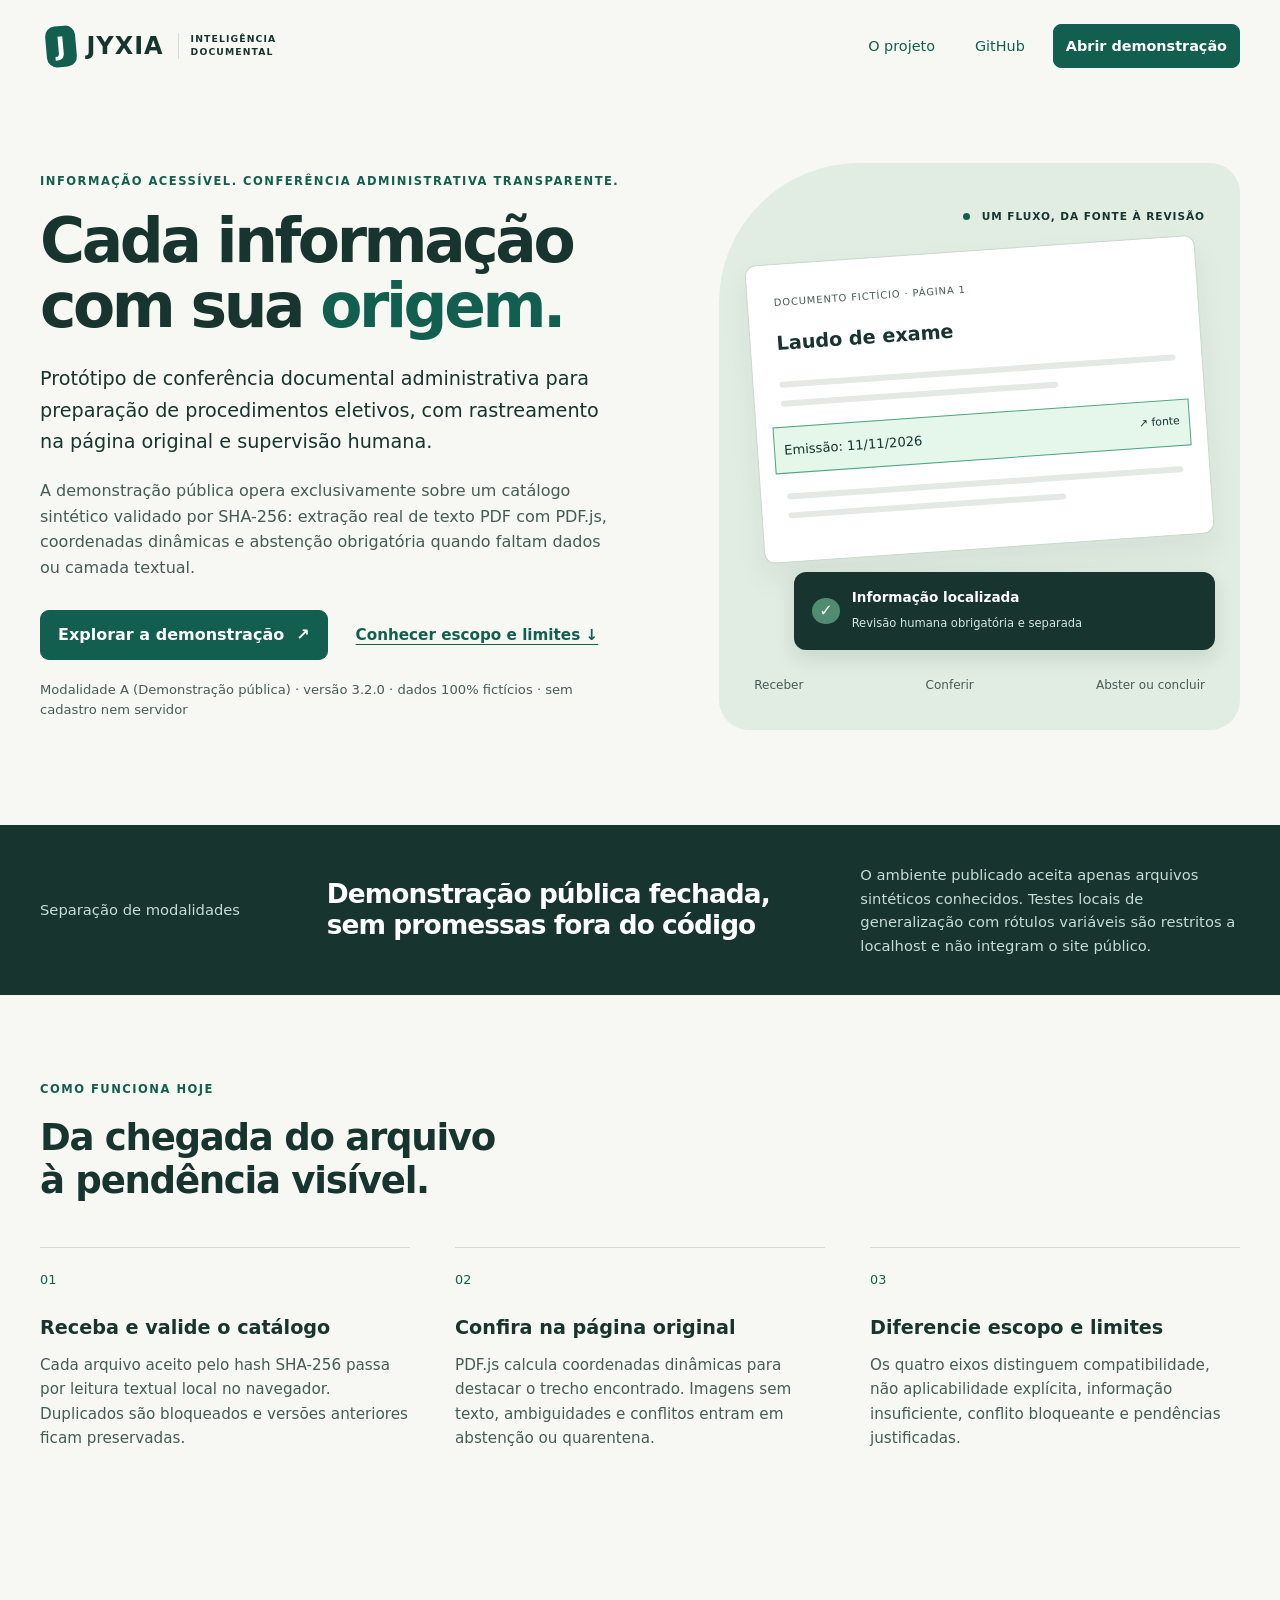
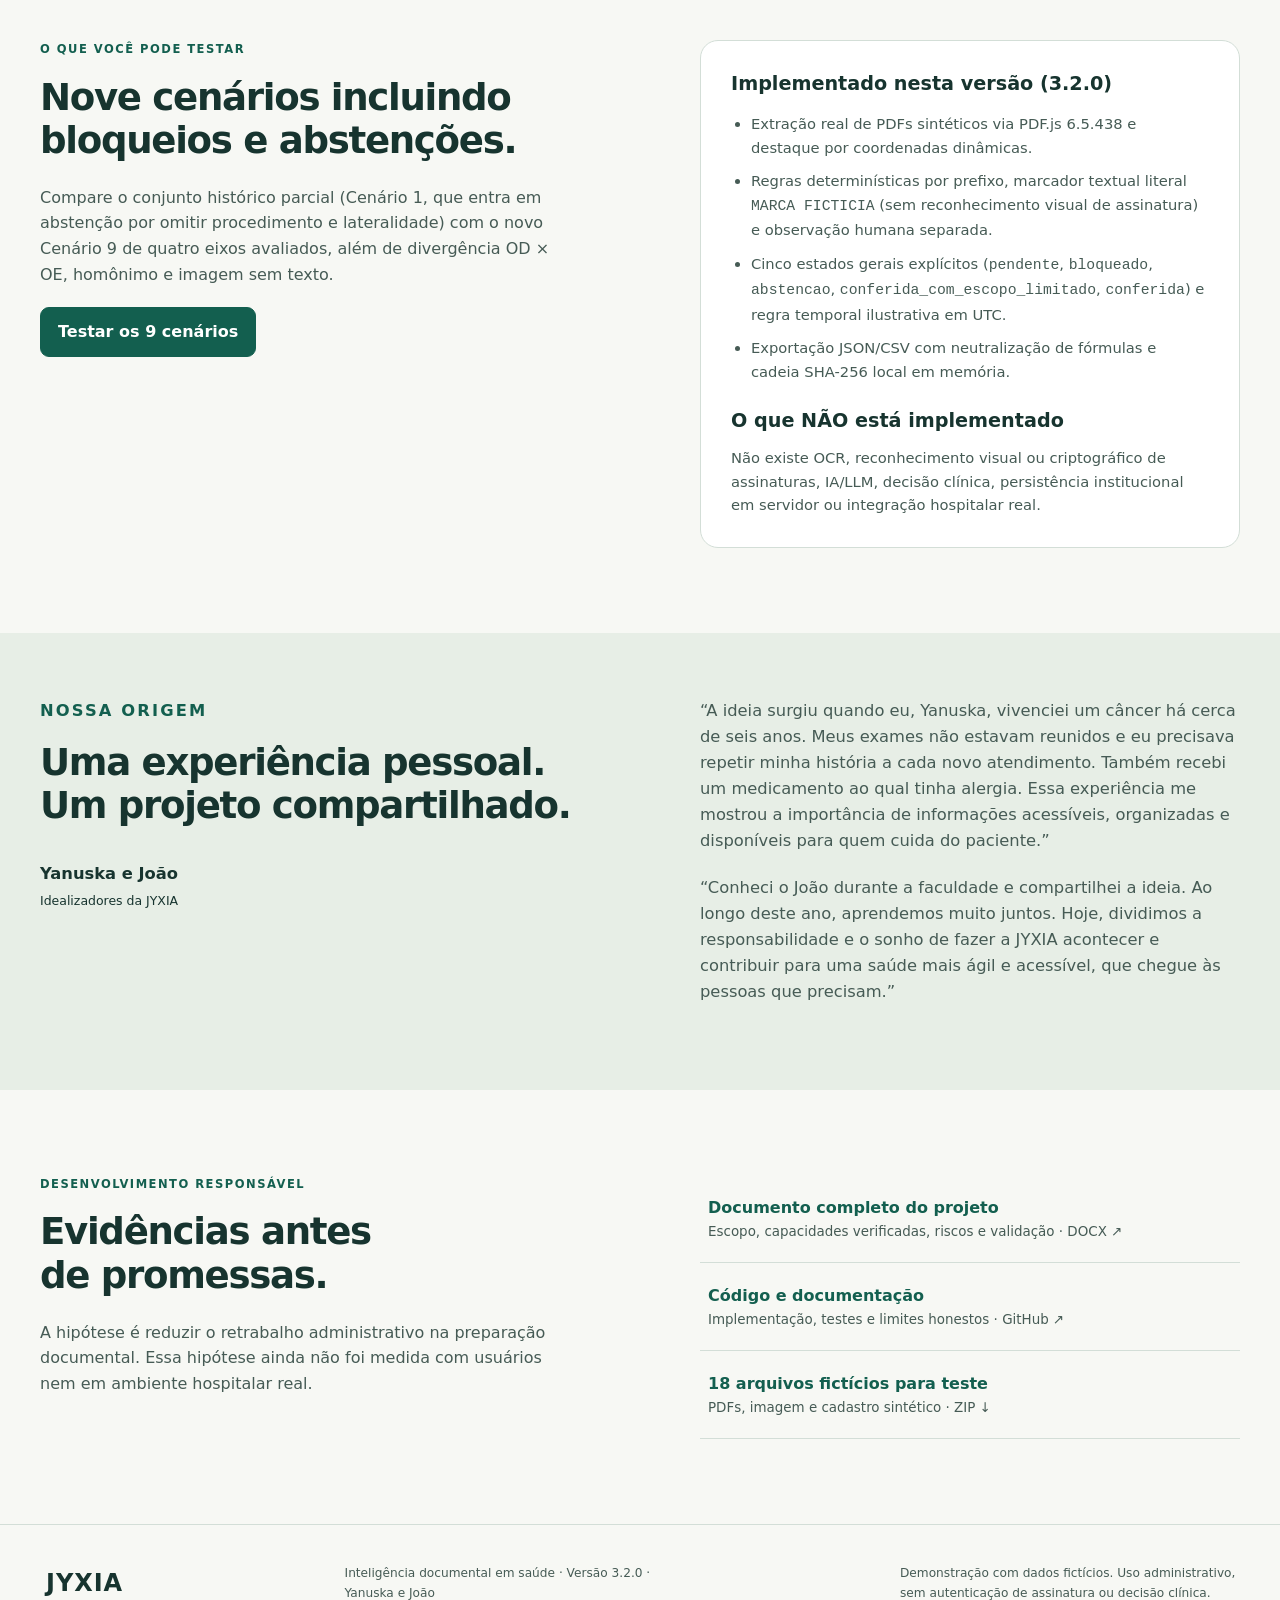
==== frontend/public/index.html @ fd146db0 "refactor(repo): consolidate folders and update layout references" ====
<!doctype html><html lang="pt-BR"><head><meta charset="utf-8"><meta name="viewport" content="width=device-width,initial-scale=1"><meta http-equiv="Content-Security-Policy" content="default-src 'self'; script-src 'self'; worker-src 'self'; style-src 'self'; img-src 'self' blob: data:; font-src 'self'; connect-src 'self'; object-src 'none'; base-uri 'none'; form-action 'none'"><meta name="referrer" content="no-referrer"><title>JYXIA | Inteligência Documental em Saúde</title><meta name="description" content="JYXIA Inteligência Documental em Saúde. Conferência documental administrativa com evidência na fonte, revisão humana e controle explícito de limites."><link rel="icon" href="assets/favicon.svg" type="image/svg+xml"><link rel="stylesheet" href="documental.css"></head><body><a class="skip" href="#main">Pular para o conteúdo</a><header class="top"><a class="brand" href="index.html" aria-label="JYXIA início"><span class="brand-symbol">J</span>JYXIA<span class="brand-sub">INTELIGÊNCIA DOCUMENTAL</span></a><nav aria-label="Principal"><a href="index.html#produto">O projeto</a><a href="https://github.com/yanuska90/jyxia-saude">GitHub</a><a class="button small" href="demo.html">Abrir demonstração</a></nav></header><main id="main">
<section class="hero wrap"><div><p class="eyebrow">INFORMAÇÃO ACESSÍVEL. CONFERÊNCIA ADMINISTRATIVA TRANSPARENTE.</p><h1>Cada informação<br>com sua <em>origem.</em></h1><p class="lead">Protótipo de conferência documental administrativa para preparação de procedimentos eletivos, com rastreamento na página original e supervisão humana.</p><p>A demonstração pública opera exclusivamente sobre um catálogo sintético validado por SHA-256: extração real de texto PDF com PDF.js, coordenadas dinâmicas e abstenção obrigatória quando faltam dados ou camada textual.</p><div class="actions"><a class="button" href="demo.html">Explorar a demonstração <span aria-hidden="true">↗</span></a><a class="text-link" href="#produto">Conhecer escopo e limites ↓</a></div><p class="fine">Modalidade A (Demonstração pública) · versão 3.2.0 · dados 100% fictícios · sem cadastro nem servidor</p></div>
<div class="hero-visual" aria-label="Ilustração do fluxo documental"><div class="visual-heading"><span class="dot"></span> UM FLUXO, DA FONTE À REVISÃO</div><div class="paper"><div class="paper-caption">DOCUMENTO FICTÍCIO · PÁGINA 1</div><strong>Laudo de exame</strong><span class="line"></span><span class="line short"></span><div class="highlight-demo">Emissão: 11/11/2026 <span>↗ fonte</span></div><span class="line"></span><span class="line short"></span></div><div class="review-chip"><span class="check">✓</span><div><strong>Informação localizada</strong><small>Revisão humana obrigatória e separada</small></div></div><div class="flow-labels"><span>Receber</span><span>Conferir</span><span>Abster ou concluir</span></div></div></section>
<section class="band"><div class="wrap band-grid"><p>Separação de modalidades</p><h2>Demonstração pública fechada, sem promessas fora do código</h2><p>O ambiente publicado aceita apenas arquivos sintéticos conhecidos. Testes locais de generalização com rótulos variáveis são restritos a localhost e não integram o site público.</p></div></section>
<section class="wrap section" id="produto"><p class="eyebrow">COMO FUNCIONA HOJE</p><h2>Da chegada do arquivo<br>à pendência visível.</h2><div class="steps"><article><span class="step-number">01</span><h3>Receba e valide o catálogo</h3><p>Cada arquivo aceito pelo hash SHA-256 passa por leitura textual local no navegador. Duplicados são bloqueados e versões anteriores ficam preservadas.</p></article><article><span class="step-number">02</span><h3>Confira na página original</h3><p>PDF.js calcula coordenadas dinâmicas para destacar o trecho encontrado. Imagens sem texto, ambiguidades e conflitos entram em abstenção ou quarentena.</p></article><article><span class="step-number">03</span><h3>Diferencie escopo e limites</h3><p>Os quatro eixos distinguem compatibilidade, não aplicabilidade explícita, informação insuficiente, conflito bloqueante e pendências justificadas.</p></article></div></section>
<section class="wrap section two-col"><div><p class="eyebrow">O QUE VOCÊ PODE TESTAR</p><h2>Nove cenários incluindo<br>bloqueios e abstenções.</h2><p>Compare o conjunto histórico parcial (Cenário 1, que entra em abstenção por omitir procedimento e lateralidade) com o novo Cenário 9 de quatro eixos avaliados, além de divergência OD × OE, homônimo e imagem sem texto.</p><a class="button" href="demo.html">Testar os 9 cenários</a></div><div class="capability"><h3>Implementado nesta versão (3.2.0)</h3><ul><li>Extração real de PDFs sintéticos via PDF.js 6.5.438 e destaque por coordenadas dinâmicas.</li><li>Regras determinísticas por prefixo, marcador textual literal <code>MARCA FICTICIA</code> (sem reconhecimento visual de assinatura) e observação humana separada.</li><li>Cinco estados gerais explícitos (<code>pendente</code>, <code>bloqueado</code>, <code>abstencao</code>, <code>conferida_com_escopo_limitado</code>, <code>conferida</code>) e regra temporal ilustrativa em UTC.</li><li>Exportação JSON/CSV com neutralização de fórmulas e cadeia SHA-256 local em memória.</li></ul><h3>O que NÃO está implementado</h3><p>Não existe OCR, reconhecimento visual ou criptográfico de assinaturas, IA/LLM, decisão clínica, persistência institucional em servidor ou integração hospitalar real.</p></div></section>
<section class="origin"><div class="wrap two-col"><div><p class="eyebrow">NOSSA ORIGEM</p><h2>Uma experiência pessoal.<br>Um projeto compartilhado.</h2><p class="signature">Yanuska e João<br><span>Idealizadores da JYXIA</span></p></div><div><p>“A ideia surgiu quando eu, Yanuska, vivenciei um câncer há cerca de seis anos. Meus exames não estavam reunidos e eu precisava repetir minha história a cada novo atendimento. Também recebi um medicamento ao qual tinha alergia. Essa experiência me mostrou a importância de informações acessíveis, organizadas e disponíveis para quem cuida do paciente.”</p><p>“Conheci o João durante a faculdade e compartilhei a ideia. Ao longo deste ano, aprendemos muito juntos. Hoje, dividimos a responsabilidade e o sonho de fazer a JYXIA acontecer e contribuir para uma saúde mais ágil e acessível, que chegue às pessoas que precisam.”</p></div></div></section>
<section class="wrap section two-col"><div><p class="eyebrow">DESENVOLVIMENTO RESPONSÁVEL</p><h2>Evidências antes<br>de promessas.</h2><p>A hipótese é reduzir o retrabalho administrativo na preparação documental. Essa hipótese ainda não foi medida com usuários nem em ambiente hospitalar real.</p></div><div class="resources"><a href="assets/Projeto_JYXIA_Inteligencia_Documental_v3.docx"><strong>Documento completo do projeto</strong><span>Escopo, capacidades verificadas, riscos e validação · DOCX ↗</span></a><a href="https://github.com/yanuska90/jyxia-saude"><strong>Código e documentação</strong><span>Implementação, testes e limites honestos · GitHub ↗</span></a><a href="assets/fixtures-jyxia.zip"><strong>18 arquivos fictícios para teste</strong><span>PDFs, imagem e cadastro sintético · ZIP ↓</span></a></div></section>
</main><footer><a class="brand" href="index.html">JYXIA</a><p>Inteligência documental em saúde · Versão 3.2.0 · Yanuska e João</p><p>Demonstração com dados fictícios. Uso administrativo, sem autenticação de assinatura ou decisão clínica.</p></footer></body></html>
---- frontend/public/documental.css ----
:root{--ink:#17342f;--muted:#465b55;--green:#135f4f;--mint:#dcefe6;--paper:#f7f8f4;--line:#d3ded7;--warn:#755117;--white:#fff;--radius:18px;font-family:Inter,ui-sans-serif,system-ui,-apple-system,BlinkMacSystemFont,"Segoe UI",sans-serif;color:var(--ink);background:var(--paper);font-size:16px;line-height:1.6}
*{box-sizing:border-box}
body{margin:0}
a{color:var(--green);text-underline-offset:4px}
button,input,select,textarea{font:inherit}
button,a,input,select,textarea,summary{touch-action:manipulation}
button,.button{cursor:pointer;display:inline-flex;align-items:center;justify-content:center;gap:12px;border:1px solid var(--line);border-radius:9px;padding:11px 17px;background:white;color:var(--ink);font-weight:650;text-decoration:none;min-height:44px;min-width:44px}
.button{background:var(--green);color:white;border-color:var(--green)}
button:hover,.button:hover{filter:brightness(.94)}
button:disabled{cursor:not-allowed;opacity:.6}
:focus-visible{outline:3px solid #ac6e16;outline-offset:3px}
.small{padding:10px 14px;font-size:.88rem;min-height:44px}
.wrap{width:min(1240px,calc(100% - 80px));margin:auto}
.top{max-width:1400px;padding:22px 40px;margin:auto;display:flex;align-items:center;justify-content:space-between;gap:24px}
.brand{display:inline-flex;align-items:center;gap:10px;text-decoration:none;font-size:1.5rem;font-weight:800;letter-spacing:.04em;color:var(--ink);min-height:44px;padding:4px 6px}
.brand-symbol{background:var(--green);color:#fff;border-radius:10px;padding:0 10px;font-size:1.6rem;transform:rotate(-5deg)}
.brand-sub{font-size:.58rem;max-width:105px;letter-spacing:.12em;line-height:1.4;border-left:1px solid var(--line);padding-left:12px;margin-left:4px}
.top nav{display:flex;gap:16px;align-items:center}
.top nav>a{font-size:.9rem;text-decoration:none;display:inline-flex;align-items:center;justify-content:center;min-height:44px;min-width:44px;padding:8px 12px;border-radius:8px}
.skip{position:absolute;left:16px;top:-100px;background:white;padding:12px 16px;z-index:20;min-height:44px;display:inline-flex;align-items:center}
.skip:focus{top:5px}
.hero{display:grid;grid-template-columns:1.12fr 1fr;gap:8%;padding:70px 0 95px;align-items:center}
.eyebrow{font-size:.72rem;letter-spacing:.13em;font-weight:800;color:var(--green);margin:0 0 17px}
h1,h2,h3,h4,p{margin-top:0}
h1{font-size:clamp(2.5rem,4.8vw,4.9rem);line-height:1.06;letter-spacing:-.055em;font-weight:650;margin-bottom:25px}
h1 em{font-style:normal;color:var(--green)}
h2{font-size:clamp(1.9rem,2.9vw,2.8rem);line-height:1.16;letter-spacing:-.035em;font-weight:630;margin-bottom:23px}
h3{font-size:1.2rem;line-height:1.35;margin-bottom:12px}
h4{font-size:.92rem;margin-bottom:13px}
p{color:var(--muted);margin-bottom:20px}
.lead{font-size:1.2rem;line-height:1.65;color:var(--ink)}
.actions{display:flex;flex-wrap:wrap;align-items:center;gap:16px}
.hero .actions{margin:30px 0 20px}
.text-link{font-weight:650;font-size:.95rem;display:inline-flex;align-items:center;min-height:44px;min-width:44px;padding:8px 12px}
.fine{font-size:.82rem;color:var(--muted);line-height:1.55;margin:10px 0 0}
.hero-visual{background:#e1ece3;border-radius:140px 30px 30px 30px;padding:35px;min-height:440px;position:relative}
.visual-heading{font-size:.66rem;letter-spacing:.09em;text-align:right;font-weight:700;margin:10px 0 25px}
.dot{display:inline-block;background:var(--green);width:7px;height:7px;border-radius:50%;margin-right:7px}
.paper{background:white;border:1px solid #cad8ce;border-radius:11px;padding:30px 26px;transform:rotate(-4deg);box-shadow:0 16px 30px #1f493510;margin-bottom:24px}
.paper-caption{font-size:.62rem;color:var(--muted);margin-bottom:18px;letter-spacing:.09em}
.paper strong{display:block;font-size:1.2rem;margin-bottom:22px}
.line{display:block;background:#e4e9e5;height:6px;margin:13px 0;width:100%;border-radius:3px}
.line.short{width:70%}
.highlight-demo{border:1px solid #51a684;background:#e5f6eb;font-size:.82rem;padding:12px 9px;margin:20px -10px;display:flex;justify-content:space-between;gap:20px}
.highlight-demo span{font-size:.68rem}
.review-chip{display:flex;gap:12px;align-items:center;background:var(--ink);color:white;border-radius:12px;padding:15px 18px;position:relative;margin:0 -10px 0 40px;box-shadow:0 8px 20px #193c2220}
.check{border-radius:50%;padding:0 7px;background:#4f8c72}
.review-chip strong{display:block;font-size:.85rem}
.review-chip small{font-size:.72rem;color:#d6e6df}
.flow-labels{display:flex;justify-content:space-between;margin-top:26px;font-size:.75rem;color:var(--muted)}
.band{background:var(--ink);color:white;padding:38px 0}
.band-grid{display:grid;grid-template-columns:.65fr 1.3fr 1fr;gap:40px;align-items:center}
.band p{color:#c8dcd4;margin:0;font-size:.92rem}
.band h2{margin:0;font-size:1.65rem}
.section{padding:85px 0}
.steps{display:grid;grid-template-columns:repeat(3,1fr);gap:45px;margin-top:45px}
.step-number{display:block;font-size:.8rem;border-top:1px solid var(--line);padding-top:22px;color:var(--green);margin-bottom:25px}
.steps p{font-size:.95rem}
.two-col{display:grid;grid-template-columns:1fr 1fr;gap:10%;align-items:start}
.capability{padding:30px;border:1px solid var(--line);background:white;border-radius:var(--radius)}
.capability ul{padding-left:20px;color:var(--muted);font-size:.92rem}
.capability li{margin-bottom:10px}
.capability h3:not(:first-child){margin-top:25px}
.capability p{font-size:.92rem;margin:0}
.origin{background:#e7eee6;padding:65px 0}
.origin p{font-size:1.02rem}
.signature{font-weight:700;margin-top:34px;color:var(--ink)}
.signature span{font-size:.78rem;font-weight:400}
.resources a{display:flex;flex-direction:column;justify-content:center;border-bottom:1px solid var(--line);padding:20px 8px;min-height:64px;text-decoration:none}
.resources strong{display:block;font-size:1rem}
.resources span{font-size:.84rem;color:var(--muted)}
footer{max-width:1320px;margin:auto;padding:35px 40px;border-top:1px solid var(--line);display:flex;gap:25px;align-items:center;justify-content:space-between}
footer p{font-size:.76rem;max-width:340px;margin:0}
.demo-main{max-width:1500px}
.demo-title{display:flex;align-items:center;justify-content:space-between;gap:20px;margin-top:35px}
.demo-title h1{font-size:2.6rem;letter-spacing:-.04em}
.notice{background:#e6efe8;border-left:4px solid var(--green);padding:16px 20px;font-size:.88rem;color:var(--ink);border-radius:0 8px 8px 0}
.message{min-height:30px;font-size:.9rem;color:var(--green);padding:8px 0 18px}
.message.error{color:#8c2c19;background:#fdf2ef;border-left:4px solid #8c2c19;padding:12px 14px;border-radius:0 8px 8px 0;font-weight:600;margin-bottom:14px}
.panel{background:white;border:1px solid var(--line);border-radius:var(--radius);padding:25px;margin-bottom:22px;min-width:0}
.panel h2{font-size:1.3rem;letter-spacing:-.02em}
.controls{display:grid;grid-template-columns:1fr 1fr;gap:45px}
.controls #load{margin-top:14px}
label{display:block;font-size:.84rem;font-weight:650;margin-bottom:6px;color:var(--ink)}
input:not([type=checkbox]),select,textarea{max-width:100%;width:100%;padding:10px 12px;border:1px solid #96b2a3;border-radius:7px;background:#fff;color:var(--ink);font-size:.9rem;min-height:44px}
[aria-invalid="true"]{border-color:#8c2c19!important;background:#fffafa}
input[type=file]{font-size:.8rem;padding:8px}
input[type=file]::file-selector-button{padding:8px 12px;border:1px solid var(--line);border-radius:6px;background:var(--paper);margin-right:10px;min-height:36px}
#case-file{margin-top:0}
.controls label[for=case-file]{margin-top:16px}
.case-strip{display:grid;grid-template-columns:1fr 1fr;gap:20px;padding:6px 0 20px;align-items:start}
.case-summary,.rule-details{margin-bottom:0;padding:18px 20px}
.case-strip p{font-size:.85rem;margin:7px 0 0}
summary{cursor:pointer;font-weight:650;font-size:.88rem;min-height:44px;display:flex;align-items:center;padding:4px 0}
.inline{display:flex;gap:10px;align-items:center}
.inline input{width:96px!important;flex-shrink:0}
.inline button{font-size:.82rem}
.metrics{display:grid;grid-template-columns:repeat(5,1fr);gap:12px;margin-bottom:24px}
.metric{border:1px solid var(--line);padding:15px 20px;border-radius:12px;background:#edf2ec}
.metric strong{display:block;font-size:1.7rem;line-height:1.2;font-weight:600}
.metric span{font-size:.76rem;color:var(--muted)}
.workspace{display:grid;grid-template-columns:250px 1fr;gap:20px}
.doc-list-panel{padding:20px 14px}
.doc-list-panel h2{font-size:1.02rem;padding:0 6px}
.doc-button{display:block;text-align:left;width:100%;font-size:.82rem;padding:12px;margin-bottom:8px;overflow-wrap:anywhere;min-height:48px}
.doc-button span{display:block;font-size:.72rem;color:var(--muted);font-weight:400;margin-top:4px}
.doc-button.selected{background:var(--mint);border-color:var(--green)}
.review-panel{padding:22px}
.review-heading{display:flex;justify-content:space-between;gap:15px;align-items:start;margin-bottom:20px;overflow-wrap:anywhere}
.review-heading h3{font-size:1.05rem}
.pill{display:inline-block;background:var(--mint);border-radius:30px;padding:6px 13px;font-size:.76rem;font-weight:700;line-height:1.45;color:var(--ink)}
.pill.warn{background:#fff0d2;color:#5c3d0c}
.pill.limited{background:#e4eff5;color:#124563}
.pill.danger{background:#fbe4df;color:#7a1f10}
.split{display:grid;grid-template-columns:1.05fr 1fr;gap:22px;align-items:start}
.source-heading{display:flex;justify-content:space-between;font-size:.76rem;margin-bottom:9px}
.source{position:relative;background:#e9eeea;line-height:0;overflow:hidden;border:1px solid var(--line);width:100%;min-height:100px}
.source canvas,.source img{width:100%;height:auto;display:block}
#source-highlight{position:absolute;background:#f3d94e45;outline:2px solid #987316;pointer-events:none}
.field{border-bottom:1px solid #e5ebe7;padding:8px 0;font-size:.82rem}
.field-top{display:flex;justify-content:space-between;align-items:center;gap:8px}
.field small{display:block;color:var(--muted);font-size:.74rem}
.field button{font-size:.76rem;padding:8px 12px;min-height:44px;min-width:44px;border:1px solid var(--line);border-radius:7px;background:var(--paper);color:var(--green);text-decoration:underline;flex-shrink:0}
.field strong{font-size:.82rem;overflow-wrap:anywhere;display:block;margin-top:2px}
form label{margin-top:15px}
.check-label{display:flex;gap:12px;align-items:center;font-size:.82rem;font-weight:500;line-height:1.45;min-height:44px;padding:6px 2px;cursor:pointer}
.check-label input{width:20px;height:20px;flex-shrink:0;margin:0;accent-color:var(--green)}
form button{margin-top:14px;width:100%;font-size:.88rem}
.document-actions{margin-top:20px;border-top:1px solid var(--line);padding-top:12px}
.document-actions label{margin-top:12px}
.document-actions button{font-size:.82rem;margin-top:9px;width:100%}
.section-heading{display:flex;justify-content:space-between;align-items:center;gap:20px}
.section-heading h2{margin-bottom:5px}
.section-heading .eyebrow{margin-bottom:9px}
.task-panel>.fine{margin:15px 0 20px}
.task{border-top:1px solid var(--line);padding:17px 0;display:grid;grid-template-columns:1fr 1.15fr;gap:25px}
.task h3{font-size:.94rem;margin-bottom:7px}
.task p{font-size:.8rem;margin:5px 0}
.task-controls{display:grid;grid-template-columns:1fr 1fr auto;gap:10px;align-items:end}
.task-controls label{font-size:.75rem}
.task-controls input,.task-controls select,.task-controls button{font-size:.82rem;padding:8px 10px;min-height:44px}
.task-note{grid-column:1/-1;display:flex;gap:10px}
.task-note input{flex:1;min-width:0}
.task-note button{flex-shrink:0}
.audit{padding-left:22px;max-height:300px;overflow:auto;font-size:.82rem}
.audit li{padding:7px 0;color:var(--muted)}
.audit li strong{color:var(--ink)}
.audit small{display:block;font-size:.74rem;overflow-wrap:anywhere}
.audit-panel .actions{gap:10px}
.audit-panel .actions button{font-size:.82rem}
.reset-row{display:flex;justify-content:space-between;gap:20px;border-top:1px solid var(--line);padding-top:18px;margin-top:15px;align-items:center}
.reset-row button{font-size:.82rem}
.guidance{background:#fff6e6;border-left:4px solid #8c5b14;color:#4a330a;padding:12px 14px;border-radius:0 8px 8px 0;font-size:.84rem;margin:14px 0}
.axes-grid{display:grid;grid-template-columns:repeat(4,1fr);gap:12px;margin:16px 0}
.axis-card{border:1px solid var(--line);border-left:4px solid var(--muted);border-radius:10px;padding:12px 14px;background:var(--paper)}
.axis-card.axis-ok{border-left-color:var(--green);background:#eef7f2}
.axis-card.axis-conflito{border-left-color:#8c2c19;background:#fdf2ef}
.axis-card.axis-abstencao,.axis-card.axis-pendente{border-left-color:#8c5b14;background:#fff8eb}
.axis-card.axis-nao_aplicavel{border-left-color:#124563;background:#eef5f9}
.axis-card.axis-nao_avaliado{border-left-color:var(--muted);background:#f3f5f4}
.axis-head{display:flex;justify-content:space-between;align-items:flex-start;gap:8px;flex-wrap:wrap;margin-bottom:6px}
.axis-head strong{font-size:.84rem;color:var(--ink)}
.axis-badge{font-size:.68rem;font-weight:750;padding:3px 9px;border-radius:99px;background:#fff;border:1px solid var(--line);color:var(--ink)}
.axis-card p{font-size:.78rem;margin:0;color:var(--ink)}
.notice-details{margin:12px 0 18px;border:1px solid var(--line);border-radius:10px;padding:10px 14px;background:var(--paper)}
.pending-notice{white-space:pre-wrap;font-family:ui-monospace,SFMono-Regular,Consolas,monospace;font-size:.76rem;line-height:1.5;background:#fff;border:1px solid var(--line);border-radius:8px;padding:12px;margin:10px 0;overflow-wrap:anywhere;color:var(--ink)}
[hidden]{display:none!important}
@media(min-width:1600px){.demo-main{width:calc(100% - 100px)}.workspace{grid-template-columns:270px 1fr}}
@media(max-width:1100px){.wrap{width:calc(100% - 48px)}.top{padding:20px 24px}.workspace{grid-template-columns:220px 1fr}.split{grid-template-columns:1fr}.source{max-width:480px}.hero{gap:5%}.hero-visual{padding:25px}.review-chip{margin-left:10px}.band-grid{gap:25px}.task{grid-template-columns:1fr}.brand-sub{display:none}.axes-grid{grid-template-columns:repeat(2,1fr)}}
@media(max-width:700px){.wrap{width:calc(100% - 32px)}.top{padding:16px;gap:8px;flex-wrap:wrap}.brand{font-size:1.25rem}.brand-symbol{font-size:1.3rem}.top nav{gap:8px;flex-wrap:wrap}.top nav>a:first-child{display:none}.top nav>a{font-size:.8rem;padding:8px 10px}.hero{grid-template-columns:1fr;padding:40px 0 55px;gap:35px}.hero h1{font-size:3.1rem}.lead{font-size:1.07rem}.hero-visual{min-height:390px;max-width:470px;width:100%;margin:auto}.band-grid,.two-col,.steps{grid-template-columns:1fr;gap:28px}.band{padding:30px 0}.band h2{font-size:1.65rem}.band-grid{gap:17px}.section{padding:50px 0}.steps{margin-top:30px;gap:12px}.step-number{margin-bottom:12px;padding-top:15px}.origin{padding:45px 0}.signature{margin-top:20px}.origin .two-col{gap:12px}footer{padding:25px 16px;flex-wrap:wrap;gap:12px}footer p{max-width:100%;width:100%}.demo-title{display:block;margin-top:25px}.demo-title h1{font-size:2.1rem;margin-bottom:13px}.demo-title>a{margin-bottom:20px}.notice{font-size:.82rem;padding:13px}.controls,.case-strip{grid-template-columns:1fr;gap:20px}.panel{padding:18px;border-radius:12px}.metrics{grid-template-columns:repeat(2,1fr);gap:8px}.metric{padding:12px}.metric strong{font-size:1.4rem}.metric span{font-size:.72rem}.workspace{grid-template-columns:1fr;gap:12px}.doc-list-panel{padding:15px}.doc-button{font-size:.82rem}.review-panel{padding:17px}.review-heading{display:block}.review-heading .pill{margin-top:0;margin-bottom:10px}.section-heading{display:block}.section-heading>.pill,.section-heading>.actions{margin-top:15px}.task-controls{grid-template-columns:1fr}.task-controls>button{grid-column:auto}.task-note{display:block}.task-note button{margin-top:8px;width:100%}.reset-row{display:block}.reset-row button{margin-top:12px;width:100%}.audit-panel .actions{display:grid;grid-template-columns:1fr}.inline{flex-wrap:wrap}.source{max-width:none}.source-heading{font-size:.76rem}.axes-grid{grid-template-columns:1fr}}
@media(prefers-reduced-motion:no-preference){html{scroll-behavior:smooth}}
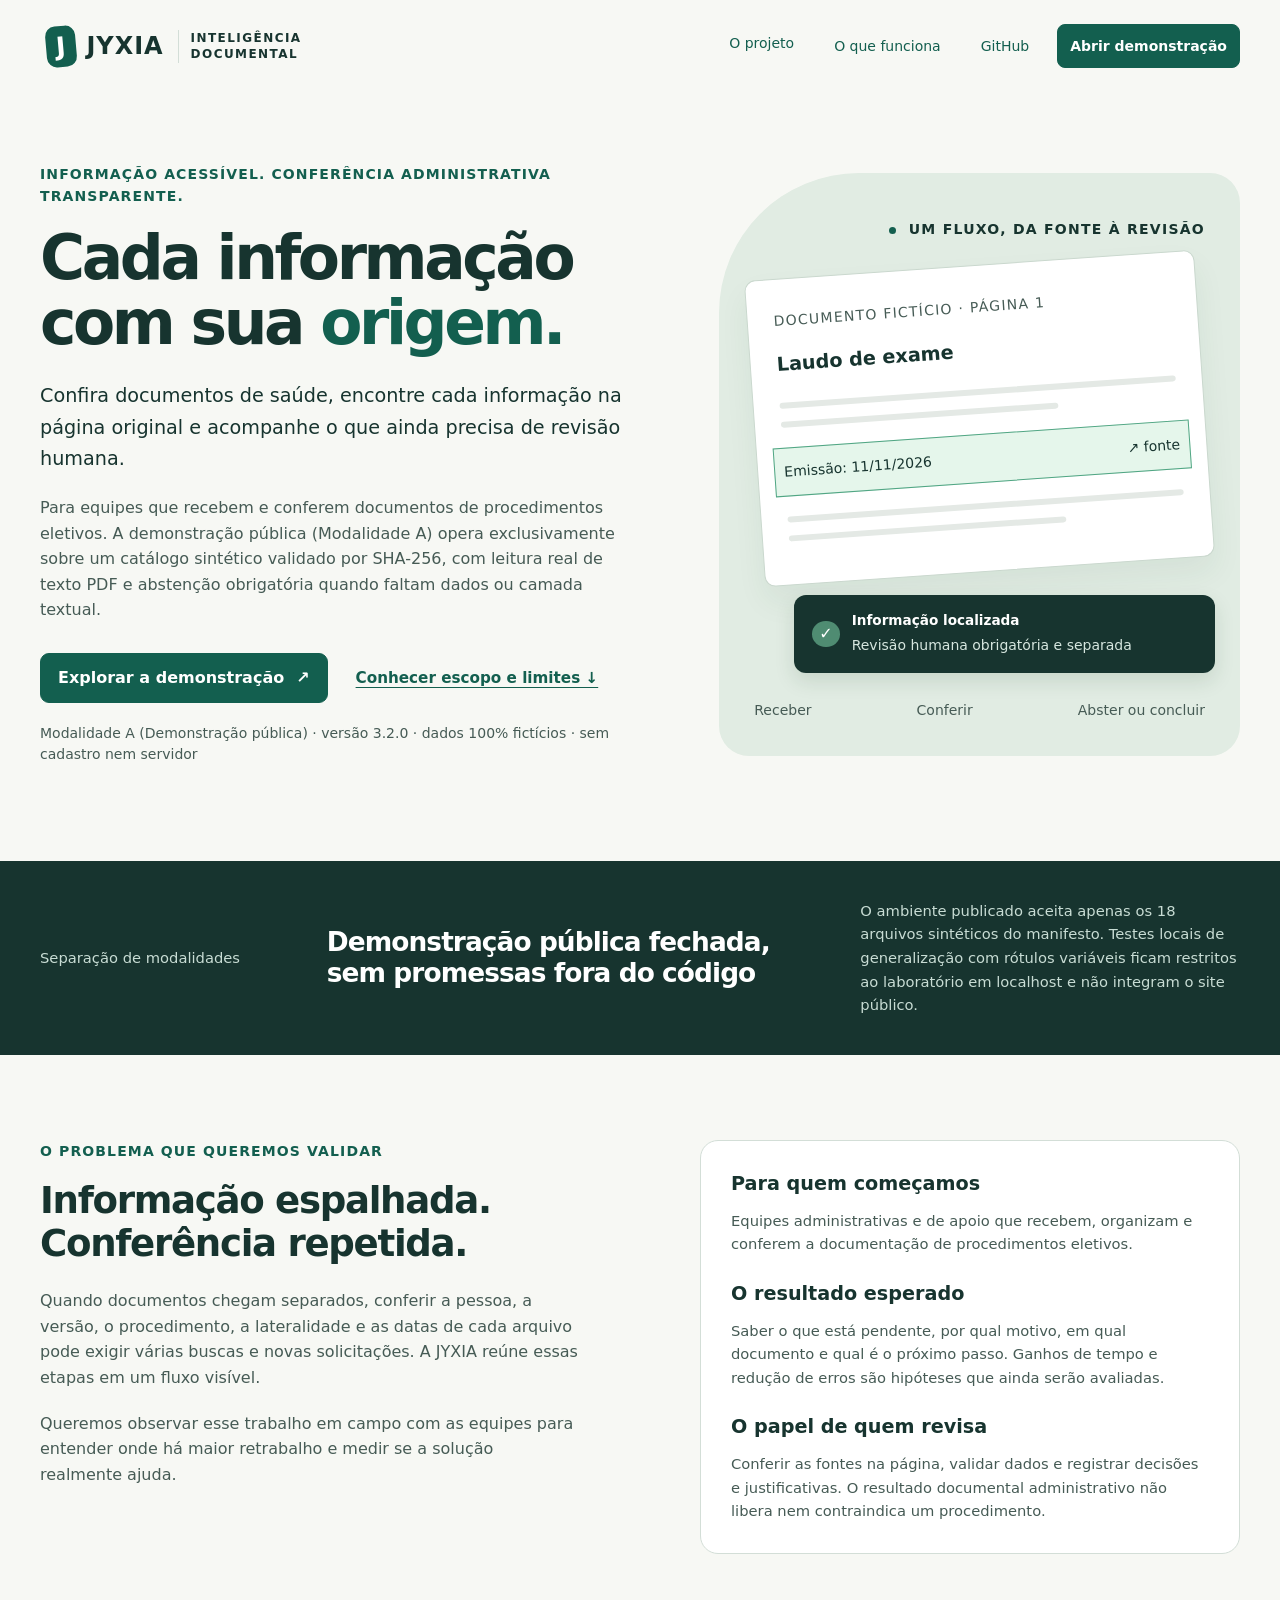
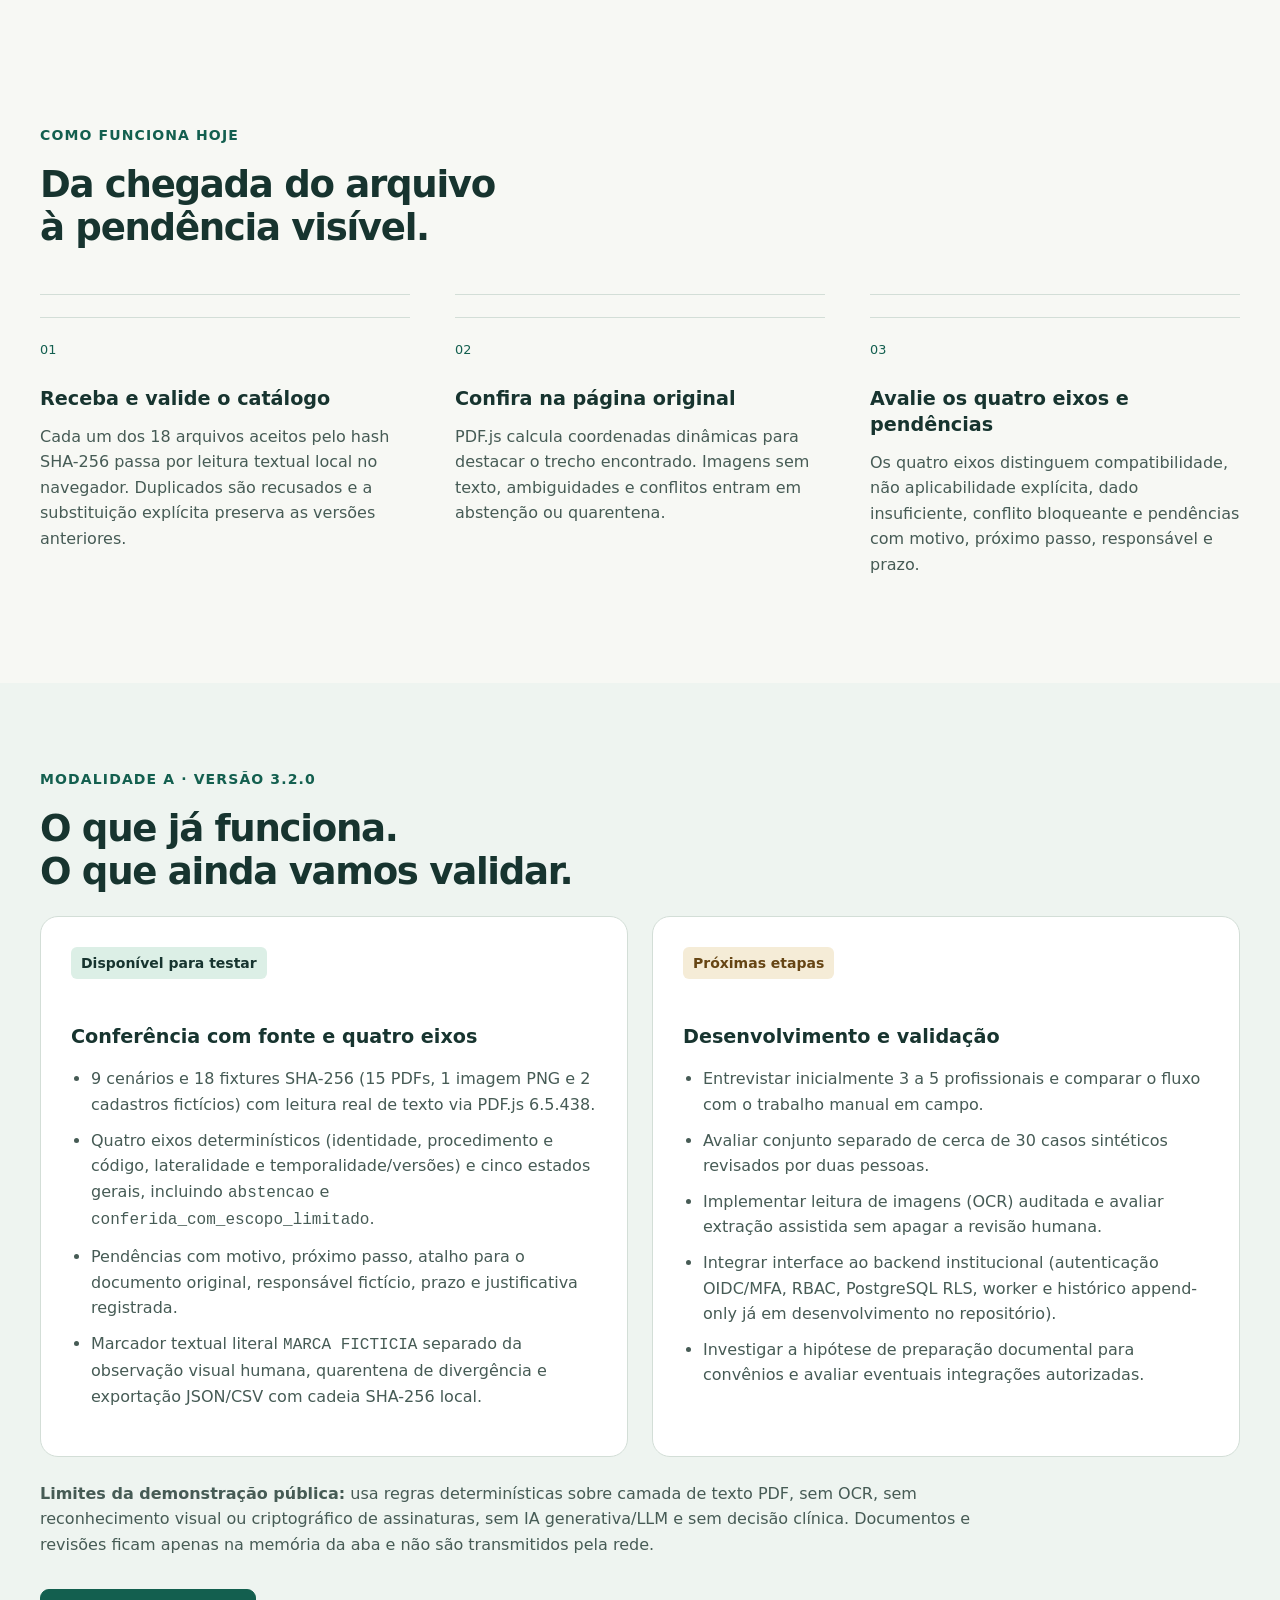
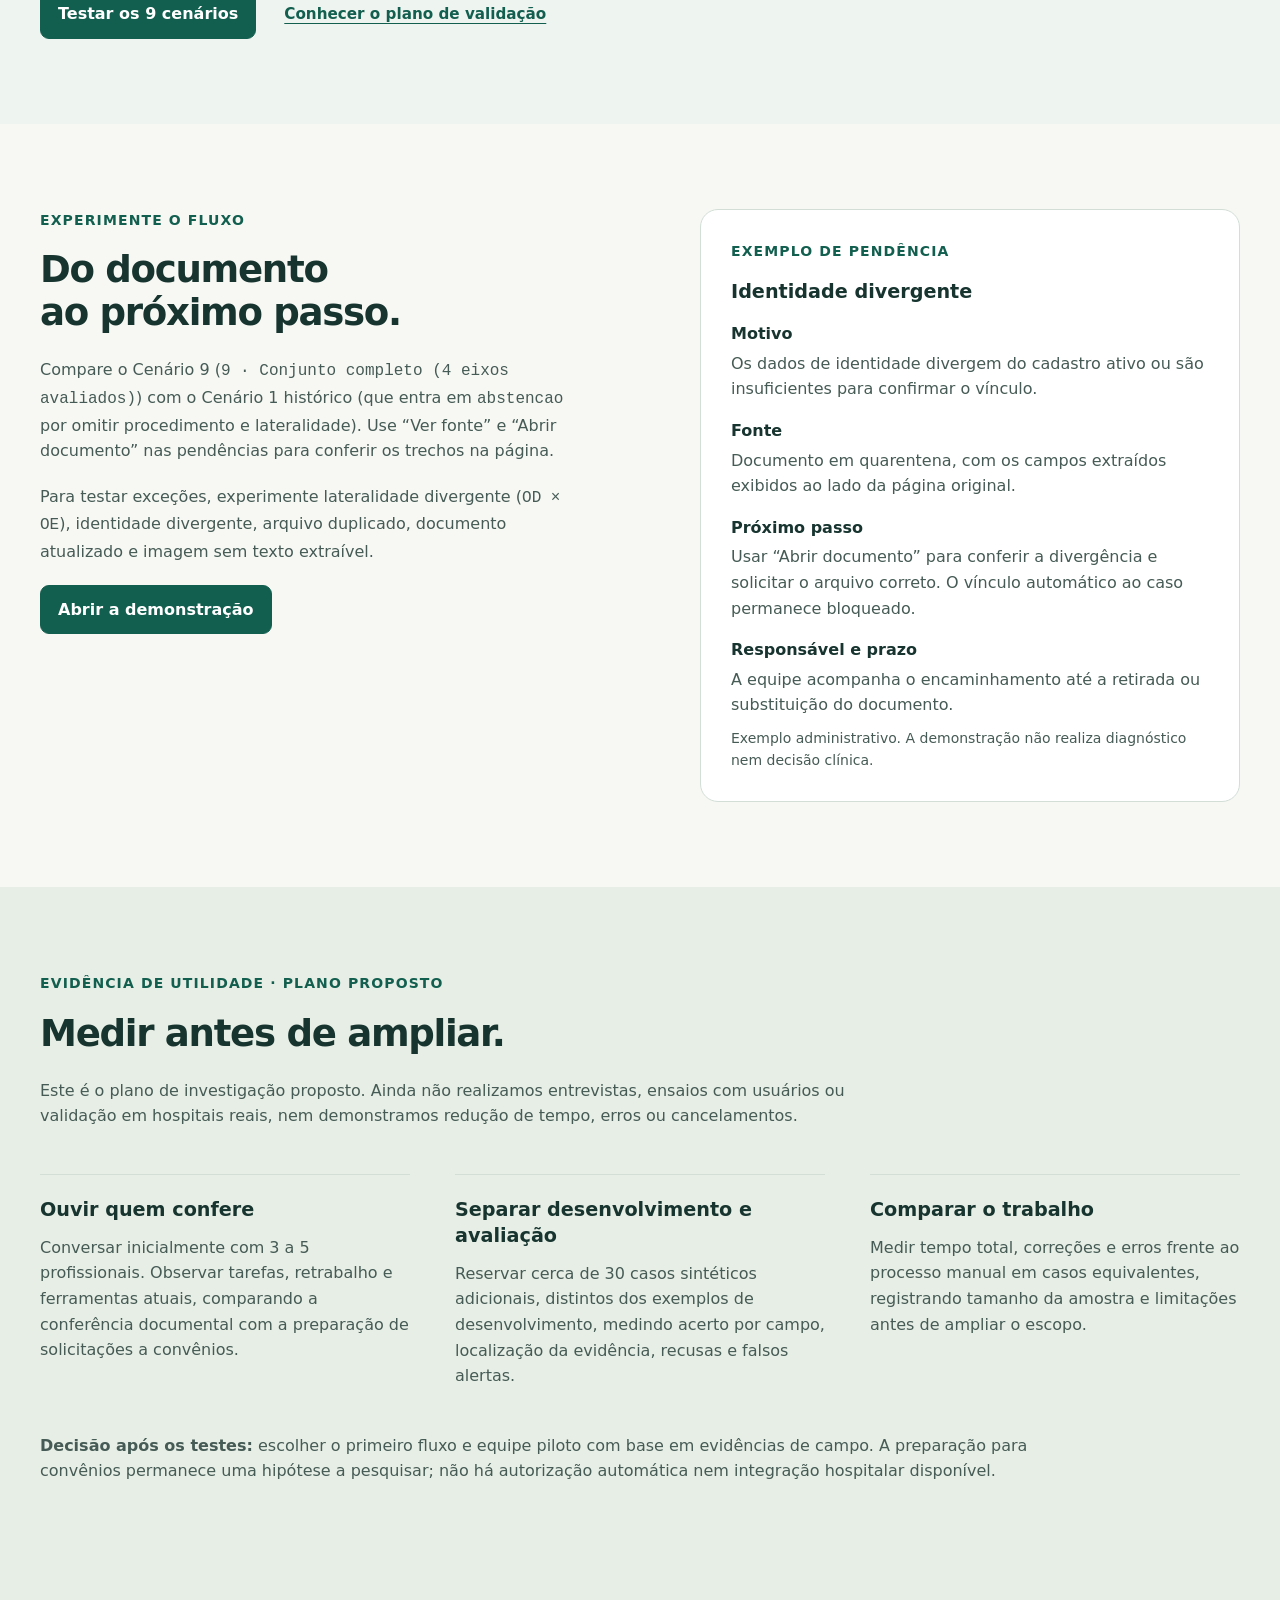
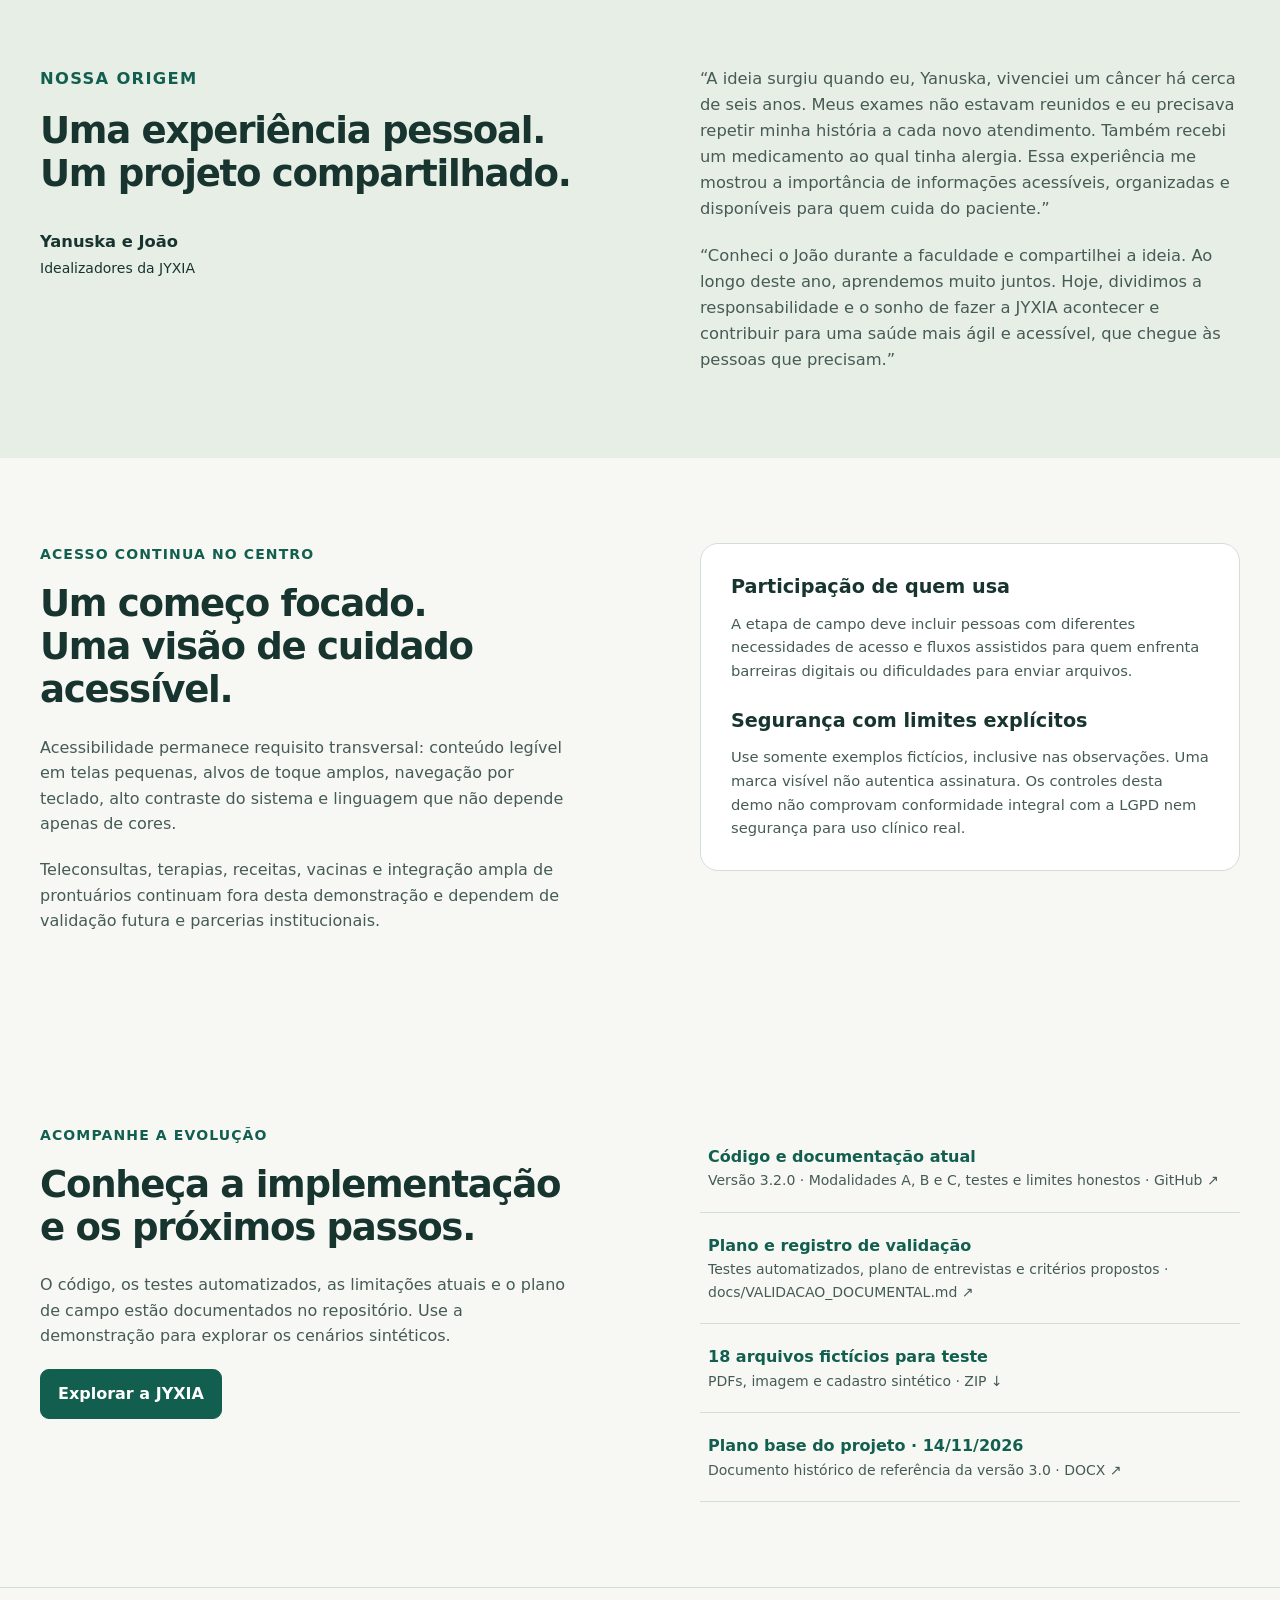
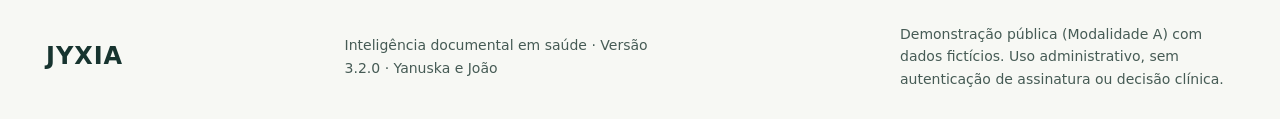
==== commit 0ba93c4e: "merge: reconcile main 3.1.0 updates into jyxia-develop" ====
--- a/frontend/public/index.html
+++ b/frontend/public/index.html
@@ -1,9 +1,31 @@
-<!doctype html><html lang="pt-BR"><head><meta charset="utf-8"><meta name="viewport" content="width=device-width,initial-scale=1"><meta http-equiv="Content-Security-Policy" content="default-src 'self'; script-src 'self'; worker-src 'self'; style-src 'self'; img-src 'self' blob: data:; font-src 'self'; connect-src 'self'; object-src 'none'; base-uri 'none'; form-action 'none'"><meta name="referrer" content="no-referrer"><title>JYXIA | Inteligência Documental em Saúde</title><meta name="description" content="JYXIA Inteligência Documental em Saúde. Conferência documental administrativa com evidência na fonte, revisão humana e controle explícito de limites."><link rel="icon" href="assets/favicon.svg" type="image/svg+xml"><link rel="stylesheet" href="documental.css"></head><body><a class="skip" href="#main">Pular para o conteúdo</a><header class="top"><a class="brand" href="index.html" aria-label="JYXIA início"><span class="brand-symbol">J</span>JYXIA<span class="brand-sub">INTELIGÊNCIA DOCUMENTAL</span></a><nav aria-label="Principal"><a href="index.html#produto">O projeto</a><a href="https://github.com/yanuska90/jyxia-saude">GitHub</a><a class="button small" href="demo.html">Abrir demonstração</a></nav></header><main id="main">
-<section class="hero wrap"><div><p class="eyebrow">INFORMAÇÃO ACESSÍVEL. CONFERÊNCIA ADMINISTRATIVA TRANSPARENTE.</p><h1>Cada informação<br>com sua <em>origem.</em></h1><p class="lead">Protótipo de conferência documental administrativa para preparação de procedimentos eletivos, com rastreamento na página original e supervisão humana.</p><p>A demonstração pública opera exclusivamente sobre um catálogo sintético validado por SHA-256: extração real de texto PDF com PDF.js, coordenadas dinâmicas e abstenção obrigatória quando faltam dados ou camada textual.</p><div class="actions"><a class="button" href="demo.html">Explorar a demonstração <span aria-hidden="true">↗</span></a><a class="text-link" href="#produto">Conhecer escopo e limites ↓</a></div><p class="fine">Modalidade A (Demonstração pública) · versão 3.2.0 · dados 100% fictícios · sem cadastro nem servidor</p></div>
+<!doctype html><html lang="pt-BR"><head><meta charset="utf-8"><meta name="viewport" content="width=device-width,initial-scale=1"><meta http-equiv="Content-Security-Policy" content="default-src 'self'; script-src 'self'; worker-src 'self'; style-src 'self'; img-src 'self' blob: data:; font-src 'self'; connect-src 'self'; object-src 'none'; base-uri 'none'; form-action 'none'"><meta name="referrer" content="no-referrer"><title>JYXIA | Inteligência Documental em Saúde</title><meta name="description" content="JYXIA Inteligência Documental em Saúde. Conferência documental administrativa com evidência na fonte, revisão humana e controle explícito de limites."><link rel="icon" href="assets/favicon.svg" type="image/svg+xml"><link rel="stylesheet" href="documental.css?v=3.2.0"></head><body><a class="skip" href="#main">Pular para o conteúdo</a><header class="top"><a class="brand" href="index.html" aria-label="JYXIA início"><span class="brand-symbol">J</span>JYXIA<span class="brand-sub">INTELIGÊNCIA DOCUMENTAL</span></a><nav aria-label="Principal"><a href="#produto">O projeto</a><a href="#versao-atual">O que funciona</a><a href="https://github.com/yanuska90/jyxia-saude">GitHub</a><a class="button small" href="demo.html">Abrir demonstração</a></nav></header><main id="main">
+<section class="hero wrap"><div><p class="eyebrow">INFORMAÇÃO ACESSÍVEL. CONFERÊNCIA ADMINISTRATIVA TRANSPARENTE.</p><h1>Cada informação<br>com sua <em>origem.</em></h1><p class="lead">Confira documentos de saúde, encontre cada informação na página original e acompanhe o que ainda precisa de revisão humana.</p><p>Para equipes que recebem e conferem documentos de procedimentos eletivos. A demonstração pública (Modalidade A) opera exclusivamente sobre um catálogo sintético validado por SHA-256, com leitura real de texto PDF e abstenção obrigatória quando faltam dados ou camada textual.</p><div class="actions"><a class="button" href="demo.html">Explorar a demonstração <span aria-hidden="true">↗</span></a><a class="text-link" href="#produto">Conhecer escopo e limites ↓</a></div><p class="fine">Modalidade A (Demonstração pública) · versão 3.2.0 · dados 100% fictícios · sem cadastro nem servidor</p></div>
 <div class="hero-visual" aria-label="Ilustração do fluxo documental"><div class="visual-heading"><span class="dot"></span> UM FLUXO, DA FONTE À REVISÃO</div><div class="paper"><div class="paper-caption">DOCUMENTO FICTÍCIO · PÁGINA 1</div><strong>Laudo de exame</strong><span class="line"></span><span class="line short"></span><div class="highlight-demo">Emissão: 11/11/2026 <span>↗ fonte</span></div><span class="line"></span><span class="line short"></span></div><div class="review-chip"><span class="check">✓</span><div><strong>Informação localizada</strong><small>Revisão humana obrigatória e separada</small></div></div><div class="flow-labels"><span>Receber</span><span>Conferir</span><span>Abster ou concluir</span></div></div></section>
-<section class="band"><div class="wrap band-grid"><p>Separação de modalidades</p><h2>Demonstração pública fechada, sem promessas fora do código</h2><p>O ambiente publicado aceita apenas arquivos sintéticos conhecidos. Testes locais de generalização com rótulos variáveis são restritos a localhost e não integram o site público.</p></div></section>
-<section class="wrap section" id="produto"><p class="eyebrow">COMO FUNCIONA HOJE</p><h2>Da chegada do arquivo<br>à pendência visível.</h2><div class="steps"><article><span class="step-number">01</span><h3>Receba e valide o catálogo</h3><p>Cada arquivo aceito pelo hash SHA-256 passa por leitura textual local no navegador. Duplicados são bloqueados e versões anteriores ficam preservadas.</p></article><article><span class="step-number">02</span><h3>Confira na página original</h3><p>PDF.js calcula coordenadas dinâmicas para destacar o trecho encontrado. Imagens sem texto, ambiguidades e conflitos entram em abstenção ou quarentena.</p></article><article><span class="step-number">03</span><h3>Diferencie escopo e limites</h3><p>Os quatro eixos distinguem compatibilidade, não aplicabilidade explícita, informação insuficiente, conflito bloqueante e pendências justificadas.</p></article></div></section>
-<section class="wrap section two-col"><div><p class="eyebrow">O QUE VOCÊ PODE TESTAR</p><h2>Nove cenários incluindo<br>bloqueios e abstenções.</h2><p>Compare o conjunto histórico parcial (Cenário 1, que entra em abstenção por omitir procedimento e lateralidade) com o novo Cenário 9 de quatro eixos avaliados, além de divergência OD × OE, homônimo e imagem sem texto.</p><a class="button" href="demo.html">Testar os 9 cenários</a></div><div class="capability"><h3>Implementado nesta versão (3.2.0)</h3><ul><li>Extração real de PDFs sintéticos via PDF.js 6.5.438 e destaque por coordenadas dinâmicas.</li><li>Regras determinísticas por prefixo, marcador textual literal <code>MARCA FICTICIA</code> (sem reconhecimento visual de assinatura) e observação humana separada.</li><li>Cinco estados gerais explícitos (<code>pendente</code>, <code>bloqueado</code>, <code>abstencao</code>, <code>conferida_com_escopo_limitado</code>, <code>conferida</code>) e regra temporal ilustrativa em UTC.</li><li>Exportação JSON/CSV com neutralização de fórmulas e cadeia SHA-256 local em memória.</li></ul><h3>O que NÃO está implementado</h3><p>Não existe OCR, reconhecimento visual ou criptográfico de assinaturas, IA/LLM, decisão clínica, persistência institucional em servidor ou integração hospitalar real.</p></div></section>
+<section class="band"><div class="wrap band-grid"><p>Separação de modalidades</p><h2>Demonstração pública fechada, sem promessas fora do código</h2><p>O ambiente publicado aceita apenas os 18 arquivos sintéticos do manifesto. Testes locais de generalização com rótulos variáveis ficam restritos ao laboratório em localhost e não integram o site público.</p></div></section>
+<section class="wrap section two-col" id="problema" aria-labelledby="problem-title">
+  <div><p class="eyebrow">O PROBLEMA QUE QUEREMOS VALIDAR</p><h2 id="problem-title">Informação espalhada.<br>Conferência repetida.</h2><p>Quando documentos chegam separados, conferir a pessoa, a versão, o procedimento, a lateralidade e as datas de cada arquivo pode exigir várias buscas e novas solicitações. A JYXIA reúne essas etapas em um fluxo visível.</p><p>Queremos observar esse trabalho em campo com as equipes para entender onde há maior retrabalho e medir se a solução realmente ajuda.</p></div>
+  <div class="capability"><h3>Para quem começamos</h3><p>Equipes administrativas e de apoio que recebem, organizam e conferem a documentação de procedimentos eletivos.</p><h3>O resultado esperado</h3><p>Saber o que está pendente, por qual motivo, em qual documento e qual é o próximo passo. Ganhos de tempo e redução de erros são hipóteses que ainda serão avaliadas.</p><h3>O papel de quem revisa</h3><p>Conferir as fontes na página, validar dados e registrar decisões e justificativas. O resultado documental administrativo não libera nem contraindica um procedimento.</p></div>
+</section>
+<section class="wrap section" id="produto"><p class="eyebrow">COMO FUNCIONA HOJE</p><h2>Da chegada do arquivo<br>à pendência visível.</h2><div class="steps"><article><span class="step-number">01</span><h3>Receba e valide o catálogo</h3><p>Cada um dos 18 arquivos aceitos pelo hash SHA-256 passa por leitura textual local no navegador. Duplicados são recusados e a substituição explícita preserva as versões anteriores.</p></article><article><span class="step-number">02</span><h3>Confira na página original</h3><p>PDF.js calcula coordenadas dinâmicas para destacar o trecho encontrado. Imagens sem texto, ambiguidades e conflitos entram em abstenção ou quarentena.</p></article><article><span class="step-number">03</span><h3>Avalie os quatro eixos e pendências</h3><p>Os quatro eixos distinguem compatibilidade, não aplicabilidade explícita, dado insuficiente, conflito bloqueante e pendências com motivo, próximo passo, responsável e prazo.</p></article></div></section>
+<section class="version-section" id="versao-atual" aria-labelledby="version-title"><div class="wrap section">
+  <p class="eyebrow">MODALIDADE A · VERSÃO 3.2.0</p><h2 id="version-title">O que já funciona.<br>O que ainda vamos validar.</h2>
+  <div class="status-grid">
+    <article class="capability"><span class="status-label">Disponível para testar</span><h3>Conferência com fonte e quatro eixos</h3><ul><li>9 cenários e 18 fixtures SHA-256 (15 PDFs, 1 imagem PNG e 2 cadastros fictícios) com leitura real de texto via PDF.js 6.5.438.</li><li>Quatro eixos determinísticos (identidade, procedimento e código, lateralidade e temporalidade/versões) e cinco estados gerais, incluindo <code>abstencao</code> e <code>conferida_com_escopo_limitado</code>.</li><li>Pendências com motivo, próximo passo, atalho para o documento original, responsável fictício, prazo e justificativa registrada.</li><li>Marcador textual literal <code>MARCA FICTICIA</code> separado da observação visual humana, quarentena de divergência e exportação JSON/CSV com cadeia SHA-256 local.</li></ul></article>
+    <article class="capability"><span class="status-label planned">Próximas etapas</span><h3>Desenvolvimento e validação</h3><ul><li>Entrevistar inicialmente 3 a 5 profissionais e comparar o fluxo com o trabalho manual em campo.</li><li>Avaliar conjunto separado de cerca de 30 casos sintéticos revisados por duas pessoas.</li><li>Implementar leitura de imagens (OCR) auditada e avaliar extração assistida sem apagar a revisão humana.</li><li>Integrar interface ao backend institucional (autenticação OIDC/MFA, RBAC, PostgreSQL RLS, worker e histórico append-only já em desenvolvimento no repositório).</li><li>Investigar a hipótese de preparação documental para convênios e avaliar eventuais integrações autorizadas.</li></ul></article>
+  </div>
+  <p class="version-note"><strong>Limites da demonstração pública:</strong> usa regras determinísticas sobre camada de texto PDF, sem OCR, sem reconhecimento visual ou criptográfico de assinaturas, sem IA generativa/LLM e sem decisão clínica. Documentos e revisões ficam apenas na memória da aba e não são transmitidos pela rede.</p>
+  <div class="actions"><a class="button" href="demo.html">Testar os 9 cenários</a><a class="text-link" href="#validacao">Conhecer o plano de validação</a></div>
+</div></section>
+<section class="wrap section two-col" id="demonstracao" aria-labelledby="demo-guide-title">
+  <div><p class="eyebrow">EXPERIMENTE O FLUXO</p><h2 id="demo-guide-title">Do documento<br>ao próximo passo.</h2><p>Compare o Cenário 9 (<code>9 · Conjunto completo (4 eixos avaliados)</code>) com o Cenário 1 histórico (que entra em <code>abstencao</code> por omitir procedimento e lateralidade). Use “Ver fonte” e “Abrir documento” nas pendências para conferir os trechos na página.</p><p>Para testar exceções, experimente lateralidade divergente (<code>OD × OE</code>), identidade divergente, arquivo duplicado, documento atualizado e imagem sem texto extraível.</p><a class="button" href="demo.html">Abrir a demonstração</a></div>
+  <div class="example-card"><p class="eyebrow">EXEMPLO DE PENDÊNCIA</p><h3>Identidade divergente</h3><dl><dt>Motivo</dt><dd>Os dados de identidade divergem do cadastro ativo ou são insuficientes para confirmar o vínculo.</dd><dt>Fonte</dt><dd>Documento em quarentena, com os campos extraídos exibidos ao lado da página original.</dd><dt>Próximo passo</dt><dd>Usar “Abrir documento” para conferir a divergência e solicitar o arquivo correto. O vínculo automático ao caso permanece bloqueado.</dd><dt>Responsável e prazo</dt><dd>A equipe acompanha o encaminhamento até a retirada ou substituição do documento.</dd></dl><p class="fine">Exemplo administrativo. A demonstração não realiza diagnóstico nem decisão clínica.</p></div>
+</section>
+<section class="validation-section" id="validacao" aria-labelledby="validation-title"><div class="wrap section">
+  <p class="eyebrow">EVIDÊNCIA DE UTILIDADE · PLANO PROPOSTO</p><h2 id="validation-title">Medir antes de ampliar.</h2><p class="section-intro">Este é o plano de investigação proposto. Ainda não realizamos entrevistas, ensaios com usuários ou validação em hospitais reais, nem demonstramos redução de tempo, erros ou cancelamentos.</p>
+  <div class="steps"><article><h3>Ouvir quem confere</h3><p>Conversar inicialmente com 3 a 5 profissionais. Observar tarefas, retrabalho e ferramentas atuais, comparando a conferência documental com a preparação de solicitações a convênios.</p></article><article><h3>Separar desenvolvimento e avaliação</h3><p>Reservar cerca de 30 casos sintéticos adicionais, distintos dos exemplos de desenvolvimento, medindo acerto por campo, localização da evidência, recusas e falsos alertas.</p></article><article><h3>Comparar o trabalho</h3><p>Medir tempo total, correções e erros frente ao processo manual em casos equivalentes, registrando tamanho da amostra e limitações antes de ampliar o escopo.</p></article></div>
+  <p class="version-note"><strong>Decisão após os testes:</strong> escolher o primeiro fluxo e equipe piloto com base em evidências de campo. A preparação para convênios permanece uma hipótese a pesquisar; não há autorização automática nem integração hospitalar disponível.</p>
+</div></section>
 <section class="origin"><div class="wrap two-col"><div><p class="eyebrow">NOSSA ORIGEM</p><h2>Uma experiência pessoal.<br>Um projeto compartilhado.</h2><p class="signature">Yanuska e João<br><span>Idealizadores da JYXIA</span></p></div><div><p>“A ideia surgiu quando eu, Yanuska, vivenciei um câncer há cerca de seis anos. Meus exames não estavam reunidos e eu precisava repetir minha história a cada novo atendimento. Também recebi um medicamento ao qual tinha alergia. Essa experiência me mostrou a importância de informações acessíveis, organizadas e disponíveis para quem cuida do paciente.”</p><p>“Conheci o João durante a faculdade e compartilhei a ideia. Ao longo deste ano, aprendemos muito juntos. Hoje, dividimos a responsabilidade e o sonho de fazer a JYXIA acontecer e contribuir para uma saúde mais ágil e acessível, que chegue às pessoas que precisam.”</p></div></div></section>
-<section class="wrap section two-col"><div><p class="eyebrow">DESENVOLVIMENTO RESPONSÁVEL</p><h2>Evidências antes<br>de promessas.</h2><p>A hipótese é reduzir o retrabalho administrativo na preparação documental. Essa hipótese ainda não foi medida com usuários nem em ambiente hospitalar real.</p></div><div class="resources"><a href="assets/Projeto_JYXIA_Inteligencia_Documental_v3.docx"><strong>Documento completo do projeto</strong><span>Escopo, capacidades verificadas, riscos e validação · DOCX ↗</span></a><a href="https://github.com/yanuska90/jyxia-saude"><strong>Código e documentação</strong><span>Implementação, testes e limites honestos · GitHub ↗</span></a><a href="assets/fixtures-jyxia.zip"><strong>18 arquivos fictícios para teste</strong><span>PDFs, imagem e cadastro sintético · ZIP ↓</span></a></div></section>
-</main><footer><a class="brand" href="index.html">JYXIA</a><p>Inteligência documental em saúde · Versão 3.2.0 · Yanuska e João</p><p>Demonstração com dados fictícios. Uso administrativo, sem autenticação de assinatura ou decisão clínica.</p></footer></body></html>
+<section class="wrap section two-col" id="acessibilidade" aria-labelledby="access-title"><div><p class="eyebrow">ACESSO CONTINUA NO CENTRO</p><h2 id="access-title">Um começo focado.<br>Uma visão de cuidado acessível.</h2><p>Acessibilidade permanece requisito transversal: conteúdo legível em telas pequenas, alvos de toque amplos, navegação por teclado, alto contraste do sistema e linguagem que não depende apenas de cores.</p><p>Teleconsultas, terapias, receitas, vacinas e integração ampla de prontuários continuam fora desta demonstração e dependem de validação futura e parcerias institucionais.</p></div><div class="capability"><h3>Participação de quem usa</h3><p>A etapa de campo deve incluir pessoas com diferentes necessidades de acesso e fluxos assistidos para quem enfrenta barreiras digitais ou dificuldades para enviar arquivos.</p><h3>Segurança com limites explícitos</h3><p>Use somente exemplos fictícios, inclusive nas observações. Uma marca visível não autentica assinatura. Os controles desta demo não comprovam conformidade integral com a LGPD nem segurança para uso clínico real.</p></div></section>
+<section class="wrap section two-col" id="materiais" aria-labelledby="materials-title"><div><p class="eyebrow">ACOMPANHE A EVOLUÇÃO</p><h2 id="materials-title">Conheça a implementação<br>e os próximos passos.</h2><p>O código, os testes automatizados, as limitações atuais e o plano de campo estão documentados no repositório. Use a demonstração para explorar os cenários sintéticos.</p><a class="button" href="demo.html">Explorar a JYXIA</a></div><div class="resources"><a href="https://github.com/yanuska90/jyxia-saude"><strong>Código e documentação atual</strong><span>Versão 3.2.0 · Modalidades A, B e C, testes e limites honestos · GitHub ↗</span></a><a href="https://github.com/yanuska90/jyxia-saude/blob/main/docs/VALIDACAO_DOCUMENTAL.md"><strong>Plano e registro de validação</strong><span>Testes automatizados, plano de entrevistas e critérios propostos · docs/VALIDACAO_DOCUMENTAL.md ↗</span></a><a href="assets/fixtures-jyxia.zip"><strong>18 arquivos fictícios para teste</strong><span>PDFs, imagem e cadastro sintético · ZIP ↓</span></a><a href="assets/Projeto_JYXIA_Inteligencia_Documental_v3.docx"><strong>Plano base do projeto · 14/11/2026</strong><span>Documento histórico de referência da versão 3.0 · DOCX ↗</span></a></div></section>
+</main><footer><a class="brand" href="index.html">JYXIA</a><p>Inteligência documental em saúde · Versão 3.2.0 · Yanuska e João</p><p>Demonstração pública (Modalidade A) com dados fictícios. Uso administrativo, sem autenticação de assinatura ou decisão clínica.</p></footer></body></html>
--- a/frontend/public/documental.css
+++ b/frontend/public/documental.css
@@ -169,3 +169,18 @@
 @media(max-width:1100px){.wrap{width:calc(100% - 48px)}.top{padding:20px 24px}.workspace{grid-template-columns:220px 1fr}.split{grid-template-columns:1fr}.source{max-width:480px}.hero{gap:5%}.hero-visual{padding:25px}.review-chip{margin-left:10px}.band-grid{gap:25px}.task{grid-template-columns:1fr}.brand-sub{display:none}.axes-grid{grid-template-columns:repeat(2,1fr)}}
 @media(max-width:700px){.wrap{width:calc(100% - 32px)}.top{padding:16px;gap:8px;flex-wrap:wrap}.brand{font-size:1.25rem}.brand-symbol{font-size:1.3rem}.top nav{gap:8px;flex-wrap:wrap}.top nav>a:first-child{display:none}.top nav>a{font-size:.8rem;padding:8px 10px}.hero{grid-template-columns:1fr;padding:40px 0 55px;gap:35px}.hero h1{font-size:3.1rem}.lead{font-size:1.07rem}.hero-visual{min-height:390px;max-width:470px;width:100%;margin:auto}.band-grid,.two-col,.steps{grid-template-columns:1fr;gap:28px}.band{padding:30px 0}.band h2{font-size:1.65rem}.band-grid{gap:17px}.section{padding:50px 0}.steps{margin-top:30px;gap:12px}.step-number{margin-bottom:12px;padding-top:15px}.origin{padding:45px 0}.signature{margin-top:20px}.origin .two-col{gap:12px}footer{padding:25px 16px;flex-wrap:wrap;gap:12px}footer p{max-width:100%;width:100%}.demo-title{display:block;margin-top:25px}.demo-title h1{font-size:2.1rem;margin-bottom:13px}.demo-title>a{margin-bottom:20px}.notice{font-size:.82rem;padding:13px}.controls,.case-strip{grid-template-columns:1fr;gap:20px}.panel{padding:18px;border-radius:12px}.metrics{grid-template-columns:repeat(2,1fr);gap:8px}.metric{padding:12px}.metric strong{font-size:1.4rem}.metric span{font-size:.72rem}.workspace{grid-template-columns:1fr;gap:12px}.doc-list-panel{padding:15px}.doc-button{font-size:.82rem}.review-panel{padding:17px}.review-heading{display:block}.review-heading .pill{margin-top:0;margin-bottom:10px}.section-heading{display:block}.section-heading>.pill,.section-heading>.actions{margin-top:15px}.task-controls{grid-template-columns:1fr}.task-controls>button{grid-column:auto}.task-note{display:block}.task-note button{margin-top:8px;width:100%}.reset-row{display:block}.reset-row button{margin-top:12px;width:100%}.audit-panel .actions{display:grid;grid-template-columns:1fr}.inline{flex-wrap:wrap}.source{max-width:none}.source-heading{font-size:.76rem}.axes-grid{grid-template-columns:1fr}}
 @media(prefers-reduced-motion:no-preference){html{scroll-behavior:smooth}}
+
+/* 3.1.0 -> 3.2.0: readable controls, actionable task guidance, landing sections, high-contrast and 320px/390px accessibility. */
+.eyebrow{font-size:.875rem;letter-spacing:.08em}.brand-sub{font-size:.75rem;max-width:145px}
+.fine,.notice,.message,label,summary,.case-strip p,.metric span,.doc-button,.doc-button span,.pill,.source-heading,.field,.field small,.field strong,.field button,.check-label,.task p,.task-controls label,.task-controls input,.task-controls select,.task-controls button,.audit,.audit small,.audit-panel .actions button,.document-actions button,.reset-row button,.inline button,footer p,.signature span,.resources span,.visual-heading,.paper-caption,.highlight-demo,.highlight-demo span,.review-chip small,.flow-labels{font-size:.875rem}
+input:not([type=checkbox]),select,textarea,input[type=file]{font-size:1rem}
+select{appearance:none;background-image:url("data:image/svg+xml,%3Csvg xmlns='http://www.w3.org/2000/svg' width='16' height='16' viewBox='0 0 16 16'%3E%3Cpath d='m4 6 4 4 4-4' fill='none' stroke='%2317342f' stroke-width='2'/%3E%3C/svg%3E");background-repeat:no-repeat;background-position:right .8rem center;padding-right:2.4rem}
+.field button,.task-source,summary{min-height:44px}.check-label{align-items:center;min-height:44px}.check-label input{width:20px;height:20px}
+.top nav{flex-wrap:wrap;justify-content:flex-end;gap:16px}.top nav>a{font-size:.875rem}.top nav>a:first-child{display:inline}
+.steps article{border-top:1px solid var(--line);padding-top:22px}.steps p{font-size:1rem}
+.version-section{background:#eef4f0}.validation-section{background:#e7eee6}.status-grid{display:grid;grid-template-columns:1fr 1fr;gap:24px}.status-grid .capability{height:100%}.status-grid ul{font-size:1rem}.status-label{display:inline-block;padding:5px 10px;border-radius:6px;background:var(--mint);font-size:.875rem;font-weight:700;margin-bottom:20px}.status-label.planned{background:#f5ecd7;color:#664514}.version-note{padding:24px 0;margin-bottom:8px;max-width:1000px}.section-intro{max-width:820px}
+.example-card{background:white;border:1px solid var(--line);border-radius:var(--radius);padding:30px}.example-card dl{margin:0}.example-card dt{font-weight:700;margin-top:16px}.example-card dd{margin:4px 0 0;color:var(--muted)}
+.demo-guide{border:1px solid var(--line);border-radius:12px;padding:14px 20px;margin-bottom:20px;background:white}.demo-guide summary{display:flex;align-items:center}.demo-guide summary::before{content:'+';margin-right:12px;font-size:1.3rem}.demo-guide[open] summary::before{content:'−'}.demo-guide li{margin:9px 0}.demo-guide p{margin-bottom:12px}.demo-guide summary::-webkit-details-marker{display:none}
+.task-detail{line-height:1.6}.task-detail strong{color:var(--ink)}.task-source{margin-top:12px;font-size:.875rem}.task h3{font-size:1rem}.field strong{font-size:1rem}.source-caption{overflow-wrap:anywhere}.task-controls,.task-controls>div,.two-col>div,.status-grid>article,.hero>div{min-width:0}.resources a{overflow-wrap:anywhere}
+@media(max-width:700px){.top{align-items:flex-start;flex-wrap:wrap}.top nav{justify-content:flex-start;width:100%;gap:12px 18px}.top nav>a{font-size:.875rem}.status-grid{grid-template-columns:1fr}.hero h1{font-size:clamp(2.5rem,11vw,3.25rem)}.hero-visual{padding:24px;min-height:0;border-radius:65px 24px 24px}.visual-heading{text-align:left}.paper{padding:24px 16px;transform:none}.highlight-demo{flex-wrap:wrap;gap:8px}.review-chip{margin:0;padding:14px}.review-chip small{display:block}.flow-labels{flex-wrap:wrap;gap:8px}.metrics{grid-template-columns:repeat(2,1fr)}.metric span{font-size:.875rem}.task-controls{grid-template-columns:1fr}.task-controls>button{grid-column:auto}.task-note{grid-column:auto}.task-source{width:100%}.source-heading{gap:8px;flex-wrap:wrap}.case-strip .inline{flex-wrap:wrap}.inline button{flex:1}.capability,.example-card{padding:22px}.section-heading .actions{width:100%}.notice{font-size:.875rem}.demo-guide{padding:12px 16px}.hero .actions>*{max-width:100%}}
+@media(forced-colors:active){.pill,.status-label,.doc-button.selected,.axis-card{border:1px solid CanvasText}#source-highlight{outline:3px solid Highlight}}
